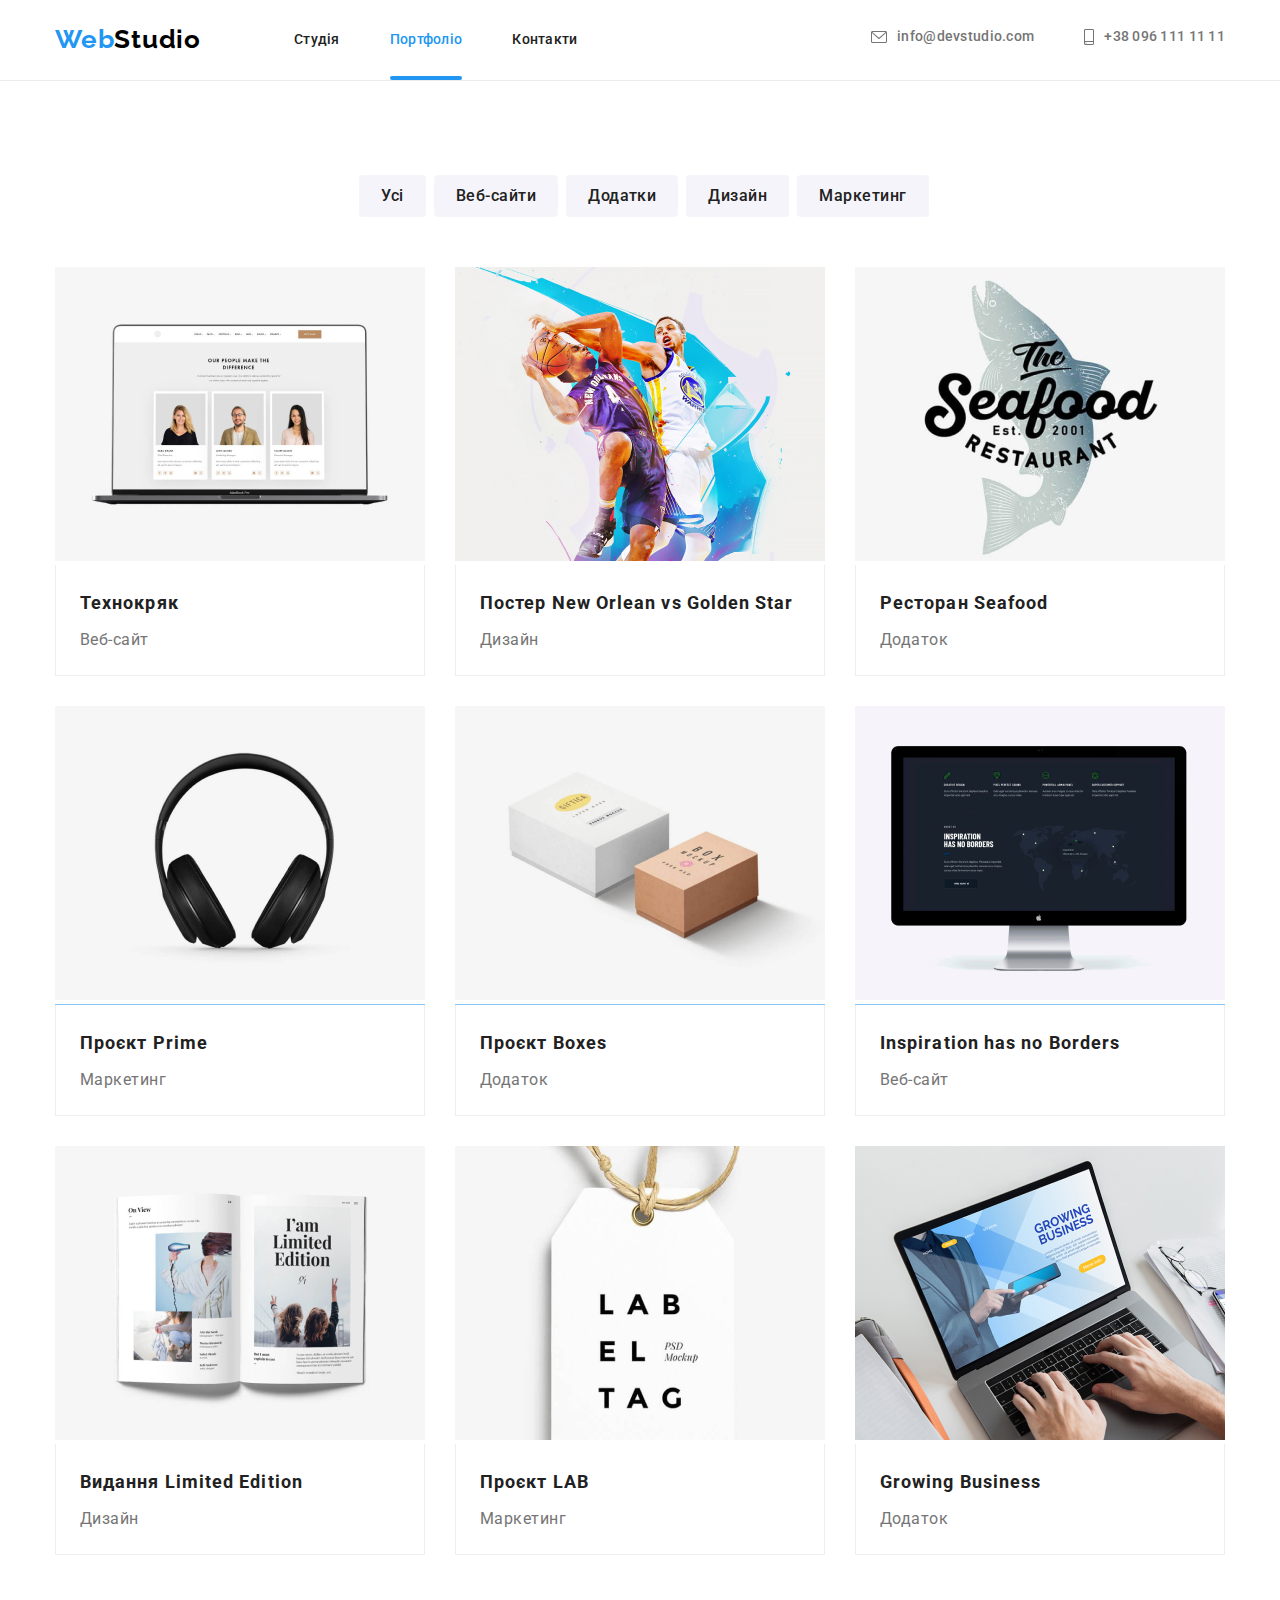
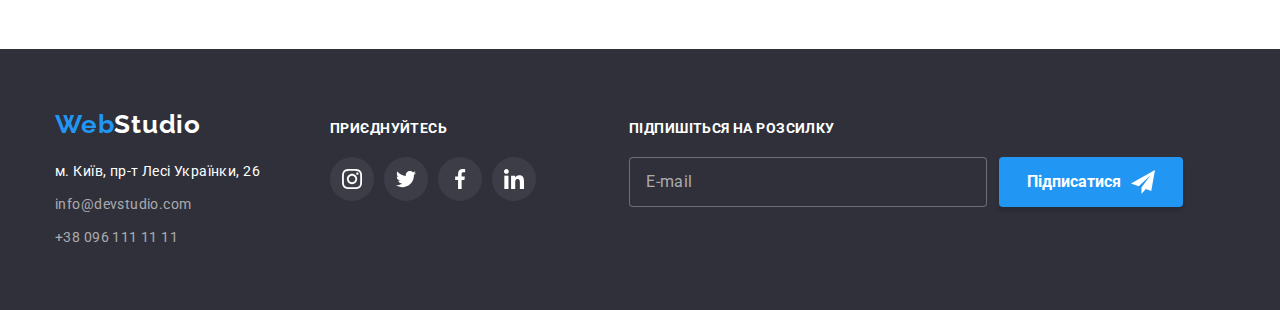
==== portfolio.html @ 7e3d5393 "hw6" ====
<!DOCTYPE html>
<html lang="uk">
<head>
    <meta charset="UTF-8">
    <meta http-equiv="X-UA-Compatible" content="IE=edge">
    <meta name="viewport" content="width=device-width, initial-scale=1.0">
    <link rel="preconnect" href="https://fonts.googleapis.com">
    <link rel="preconnect" href="https://fonts.gstatic.com" crossorigin>
    <link href="https://fonts.googleapis.com/css2?family=Raleway:wght@700&family=Roboto:wght@400;500;700;900&display=swap" rel="stylesheet">
    <link rel="stylesheet" href="https://cdnjs.cloudflare.com/ajax/libs/modern-normalize/1.1.0/modern-normalize.min.css">
    <link rel="stylesheet" href="./css/styles.css">
    <title>Document</title>
</head>
<body>
    <!-- Шапка сайта -->
    <header class="header">
        <div class="container">
            <nav class="header-nav">
                <a class="logo link" href="" aria-label="логотип сайту"><span class="logo-span">Web</span>Studio</a>
                <ul class="header-nav-list list">
                    <li class="header-nav-item"><a class="header-nav-link link" href="./index.html">Студія</a></li>
                    <li class="header-nav-item"><a class="header-nav-link link current" href="./portfolio.html">Портфоліо</a></li>
                    <li class="header-nav-item"><a class="header-nav-link link" href="">Контакти</a></li>
                </ul>
            </nav>
            <ul class="header-contact-list list">
                <li class="header-contact-item"><a class="header-contact-link link" href="mailto:info@devstudio.com">
                    <svg class="header-icon" width="16" height="12" >
                        <use href="./images/icons.svg#mail"></use>
                    </svg>
                    info@devstudio.com</a></li>
                <li class="header-contact-item"><a class="header-contact-link link" href="tel:+380961111111">
                    <svg class="header-icon" width="10" height="16" >
                        <use href="./images/icons.svg#tel"></use>
                    </svg>
                    +38 096 111 11 11</a></li>
            </ul>
        </div>
    </header>
    
    <!-- main -->
    <main>
        <section class="section">
            <div class="container">
                <h1 hidden>Приклади робіт</h1>
                <ul class="portfolio-nav list">
                    <li class="portfolio-nav-item"><button class="portfolio-nav-btn" type="button">Усі</button></li>
                    <li class="portfolio-nav-item"><button class="portfolio-nav-btn" type="button">Веб-сайти</button></li>
                    <li class="portfolio-nav-item"><button class="portfolio-nav-btn" type="button">Додатки</button></li>
                    <li class="portfolio-nav-item"><button class="portfolio-nav-btn" type="button">Дизайн</button></li>
                    <li class="portfolio-nav-item"><button class="portfolio-nav-btn" type="button">Маркетинг</button></li>
                </ul>
                <ul class="portfolio-list list">
                    <li class="portfolio-list-item"><a class="portfolio-list-link link" href="">
                        <div class="portfolio-description">
                            <img src="./images/portfolio1.jpg" alt="Технокряк" width="370">
                            <div class="portfolio-overlay">
                                <p class="portfolio-description-p">Ресурс пропонує комплексні пропозиції з різним рівнем функціоналу та сервісів. Все це дозволить відвідувачу отримати вичерпні відомості про компанію чи приватну особу.</p>
                            </div>
                        </div>
                        <div class="portfolio-list-div">
                            <h2 class="portfolio-list-title">Технокряк</h2> 
                            <p class="portfolio-list-p">Веб-сайт</p>
                        </div>
                    </a></li>
                    <li class="portfolio-list-item"><a class="portfolio-list-link link" href="">
                        <div class="portfolio-description">
                            <img src="./images/portfolio2.jpg" alt="Постер New Orlean vs Golden Star" width="370">
                            <div class="portfolio-overlay">
                                <p class="portfolio-description-p">Ресурс пропонує комплексні пропозиції з різним рівнем функціоналу та сервісів. Все це дозволить відвідувачу отримати вичерпні відомості про компанію чи приватну особу.</p>
                            </div>
                        </div>
                        <div class="portfolio-list-div">
                            <h2 class="portfolio-list-title">Постер New Orlean vs Golden Star</h2> 
                            <p class="portfolio-list-p">Дизайн</p>
                        </div>
                    </a></li>
                    <li class="portfolio-list-item"><a class="portfolio-list-link link" href="">
                        <div class="portfolio-description">
                            <img src="./images/portfolio3.jpg" alt="Ресторан Seafood" width="370">
                            <div class="portfolio-overlay">
                                <p class="portfolio-description-p">Ресурс пропонує комплексні пропозиції з різним рівнем функціоналу та сервісів. Все це дозволить відвідувачу отримати вичерпні відомості про компанію чи приватну особу.</p>
                            </div>
                        </div>
                        <div class="portfolio-list-div">
                            <h2 class="portfolio-list-title">Ресторан Seafood</h2> 
                            <p class="portfolio-list-p">Додаток</p>
                        </div>
                    </a></li>
                    <li class="portfolio-list-item"><a class="portfolio-list-link link" href="">
                        <div class="portfolio-description">
                            <img src="./images/portfolio4.jpg" alt="Проєкт Prime" width="370">
                            <div class="portfolio-overlay">
                                <p class="portfolio-description-p">Ресурс пропонує комплексні пропозиції з різним рівнем функціоналу та сервісів. Все це дозволить відвідувачу отримати вичерпні відомості про компанію чи приватну особу.</p>
                            </div>
                        </div>
                        <div class="portfolio-list-div">
                            <h2 class="portfolio-list-title">Проєкт Prime</h2> 
                            <p class="portfolio-list-p">Маркетинг</p>
                        </div>
                        </a></li>
                    <li class="portfolio-list-item"><a class="portfolio-list-link link" href="">
                        <div class="portfolio-description">
                            <img src="./images/portfolio5.jpg" alt="Проєкт Boxes" width="370">
                            <div class="portfolio-overlay">
                                <p class="portfolio-description-p">Ресурс пропонує комплексні пропозиції з різним рівнем функціоналу та сервісів. Все це дозволить відвідувачу отримати вичерпні відомості про компанію чи приватну особу.</p>
                            </div>
                        </div>
                        <div class="portfolio-list-div">
                            <h2 class="portfolio-list-title">Проєкт Boxes</h2> 
                            <p class="portfolio-list-p">Додаток</p>
                        </div>
                    </a></li>
                    <li class="portfolio-list-item"><a class="portfolio-list-link link" href="">
                        <div class="portfolio-description">
                            <img src="./images/portfolio6.jpg" alt="Inspiration has no Borders" width="370">
                            <div class="portfolio-overlay">
                                <p class="portfolio-description-p">Ресурс пропонує комплексні пропозиції з різним рівнем функціоналу та сервісів. Все це дозволить відвідувачу отримати вичерпні відомості про компанію чи приватну особу.</p>
                            </div>
                        </div>
                        <div class="portfolio-list-div">
                            <h2 class="portfolio-list-title">Inspiration has no Borders</h2> 
                            <p class="portfolio-list-p">Веб-сайт</p>
                        </div>
                    </a></li>
                    <li class="portfolio-list-item"><a class="portfolio-list-link link" href="">
                        <div class="portfolio-description">
                            <img src="./images/portfolio7.jpg" alt="Видання Limited Edition" width="370">
                            <div class="portfolio-overlay">
                                <p class="portfolio-description-p">Ресурс пропонує комплексні пропозиції з різним рівнем функціоналу та сервісів. Все це дозволить відвідувачу отримати вичерпні відомості про компанію чи приватну особу.</p>
                            </div>
                        </div>
                        <div class="portfolio-list-div">
                            <h2 class="portfolio-list-title">Видання Limited Edition</h2> 
                            <p class="portfolio-list-p">Дизайн</p>
                        </div>
                    </a></li>
                    <li class="portfolio-list-item"><a class="portfolio-list-link link" href="">
                        <div class="portfolio-description">
                            <img src="./images/portfolio8.jpg" alt="Проєкт LAB" width="370">
                            <div class="portfolio-overlay">
                                <p class="portfolio-description-p">Ресурс пропонує комплексні пропозиції з різним рівнем функціоналу та сервісів. Все це дозволить відвідувачу отримати вичерпні відомості про компанію чи приватну особу.</p>
                            </div>
                        </div>
                        <div class="portfolio-list-div">
                            <h2 class="portfolio-list-title">Проєкт LAB</h2> 
                            <p class="portfolio-list-p">Маркетинг</p>
                        </div>
                    </a></li>
                    <li class="portfolio-list-item"><a class="portfolio-list-link link" href="">
                        <div class="portfolio-description">
                            <img src="./images/portfolio9.jpg" alt="Growing Business" width="370">
                            <div class="portfolio-overlay">
                                <p class="portfolio-description-p">Ресурс пропонує комплексні пропозиції з різним рівнем функціоналу та сервісів. Все це дозволить відвідувачу отримати вичерпні відомості про компанію чи приватну особу.</p>
                            </div>
                        </div>
                        <div class="portfolio-list-div">
                            <h2 class="portfolio-list-title">Growing Business</h2> 
                            <p class="portfolio-list-p">Додаток</p>
                        </div>
                    </a></li>
                </ul>
            </div>
        </section>
    
    </main>

        <!-- Футер -->
        <footer class="footer">
            <div class="container">
                <div class="footer-flex">
                    <div class="footer-contact-flex">
                        <a class="footer-logo link" href="" aria-label="логотип сайту"><span class="footer-logo-span">Web</span>Studio</a>
                        <address class="footer-contact">
                            <p class="footer-contact-p">м. Київ, пр-т Лесі Українки, 26</p>
                            <ul class="footer-contact-list list">
                                <li class="footer-contact-item""><a class="address-list-link link" href="mailto:info@devstudio.com">info@devstudio.com</a></li>
                                <li class="footer-contact-item""><a class="address-list-link link" href="tel:+380961111111">+38 096 111 11 11</a></li>
                            </ul>
                        </address>
                    </div>
                    <div class="footer-join-flex">
                        <p class="footer-join-p">приєднуйтесь</p>
                        <ul class="footer-join-list list">
                            <li class="footer-join-item">
                                <a href="" class="footer-join-link">
                                    <svg class="footer-join-icon" width="20" height="20">
                                        <use href="./images/icons.svg#icon-instagram"></use>
                                    </svg>
                                </a>
                            </li>
                            <li class="footer-join-item">
                                <a href="" class="footer-join-link">
                                    <svg class="footer-join-icon" width="20" height="20">
                                        <use href="./images/icons.svg#icon-twitter"></use>
                                    </svg>
                                </a>
                            </li>
                            <li class="footer-join-item">
                                <a href="" class="footer-join-link">
                                    <svg class="footer-join-icon" width="20" height="20">
                                        <use href="./images/icons.svg#icon-facebook"></use>
                                    </svg>
                                </a>
                            </li>
                            <li class="footer-join-item">
                                <a href="" class="footer-join-link">
                                    <svg class="footer-join-icon" width="20" height="20">
                                        <use href="./images/icons.svg#icon-linkedin"></use>
                                    </svg>
                                </a>
                            </li>
                        </ul>
                    </div>
                    <div class="footer-submit">
                        <p class="footer-submit-text">Підпишіться на розсилку</p>
                        <div class="footer-submit-form">
                            <label for="submit-mail" class="footer-submit-label"></label>
                            <input name="submit-mail" type="email" class="footer-submit-input" id="submit-mail" placeholder="E-mail">
                            <button class="footer-submit-btn" type="submit">Підписатися</button>
                        </div>
                    </div>
                </div>
            </div>
        </footer>
</body>
</html>
---- css/styles.css ----
:root {
  --primary-text-color: #757575;
  --title-text-color: #212121;
  --accent-color: #2196f3;
  --hero-background-color: #2f303a;
  --white-text-color: #ffffff;
  --team-background-color: #f5f4fa;
}
body {
  font-family: "Roboto", sans-serif;
  color: var(--title-text-color);
}
/* прибираємо точки списків */
.list {
  padding: 0;
  margin: 0;
  list-style: none;
}
/* скидаємо margin */
h1,
h2,
h3,
h4,
h5,
h6,
p,
ul {
  margin: 0;
  padding: 0;
}

/* прибираємо підкреслення посилань */
.link {
  text-decoration: none;
}
.section {
  padding-top: 94px;
  padding-bottom: 94px;
}
/* разметка контейнеров */
.container {
  width: 1200px;
  margin: 0 auto;
  padding-left: 15px;
  padding-right: 15px;
}
/* ========= Шапка сайта ========= */
.header {
  padding-top: 24px;
  padding-bottom: 25px;
  border-bottom: 1px solid #ececec;

  background-color: #ffffff;
}
/* flex i вирiвняти елементи меню по центру */
.header .container,
.header-nav {
  display: flex;
  align-items: center;
}
.logo {
  font-family: "Raleway", sans-serif;
  font-weight: 700;
  font-size: 26px;
  line-height: 1.19;
  letter-spacing: 0.03em;
  color: #000000;
}
.logo-span {
  color: var(--accent-color);
}
.header-nav-list {
  display: flex;
  margin-left: 93px;
}
.header-nav-item:not(:last-child) {
  margin-right: 50px;
}
.header-nav-link {
  position: relative;
  font-weight: 500;
  font-size: 14px;
  line-height: 1.14;
  letter-spacing: 0.02em;
  color: var(--title-text-color);

  transition: color 250ms cubic-bezier(0.4, 0, 0.2, 1);
}
.header-nav-link.current::after {
  position: absolute;
  display: block;
  content: "";
  width: 100%;
  height: 4px;
  border-radius: 2px;
  bottom: -33px;
  background-color: var(--accent-color);
}
.header-contact-list {
  display: flex;
  margin-left: auto;
}
/* margin-right: 50px для всiх крiм останого елемента меню */
.header-contact-item:not(:last-child) {
  margin-right: 50px;
}
.header-contact-link {
  display: inline-flex;
  align-items: center;

  font-weight: 500;
  font-size: 14px;
  line-height: 1.14;
  letter-spacing: 0.02em;
  color: var(--primary-text-color);

  transition: color 250ms cubic-bezier(0.4, 0, 0.2, 1);
}

.header-icon {
  margin-right: 10px;
  fill: currentColor;
}
.header-nav-link:hover,
.header-nav-link:focus,
.header-contact-link:hover,
.header-contact-link:focus {
  color: var(--accent-color);
}
.header-nav-link.current {
  color: var(--accent-color);
}
/* ========= main index.html ========= */
.hero {
  padding-top: 200px;
  padding-bottom: 200px;
  max-width: 1600px;
  max-height: 600px;
  margin-left: auto;
  margin-right: auto;
  background-color: rgba(47, 48, 58, 0.4);
  background-image: linear-gradient(
      rgba(47, 48, 58, 0.4),
      rgba(47, 48, 58, 0.4)
    ),
    url("../images/cover.jpg");
  background-repeat: no-repeat;
  background-position: center;
  background-size: cover;
  text-align: center;
}
.hero-title {
  margin-bottom: 30px;

  font-weight: 900;
  font-size: 44px;
  line-height: 1.36;
  letter-spacing: 0.06em;
  text-transform: uppercase;
  color: var(--white-text-color);
}
.hero-button {
  display: inline-block;
  padding: 10px 32px;
  box-shadow: 0px 4px 4px rgba(0, 0, 0, 0.15);
  border: 0;
  border-radius: 4px;
  min-width: 216px;

  font-weight: 700;
  font-size: 16px;
  line-height: 1.88;
  align-items: center;
  text-align: center;
  letter-spacing: 0.06em;
  background-color: var(--accent-color);
  color: var(--white-text-color);
  cursor: pointer;
}

/* ========= Переваги ========= */
.features {
  padding-bottom: 0;
}
.features-list {
  display: flex;
}
.features-list-item:not(:last-child) {
  margin-right: 30px;
}
.features-list-item {
  min-width: 270px;
}
.features-icon-fon {
  display: flex;
  width: 270px;
  height: 120px;
  align-items: center;
  justify-content: center;
  background-color: var(--team-background-color);
}
.features-icon {
}
.features-list-title {
  margin-top: 30px;
  margin-bottom: 10px;

  font-weight: 700;
  font-size: 14px;
  line-height: 1.14;
  letter-spacing: 0.03em;
  text-transform: uppercase;
  color: var(--title-text-color);
}
.features-list-p {
  font-size: 14px;
  line-height: 1.71;
  letter-spacing: 0.03em;
  color: var(--primary-text-color);
}
/* ========= Чим ми займаємося ========= */
.work-title {
  margin-bottom: 50px;
  text-align: center;

  font-weight: 700;
  font-size: 36px;
  line-height: 1.17;
  text-align: center;
  letter-spacing: 0.03em;
  color: var(--title-text-color);
}
.work-list {
  display: flex;
}
.work-list-item:not(:last-child) {
  margin-right: 30px;
}
.work-list-item {
  position: relative;
}
.work-list-link {
}
.work-list-p {
  width: 100%;
  position: absolute;
  bottom: 0;
  left: 0;

  padding: 27px 0;

  font-weight: 700;
  font-size: 14px;
  line-height: 1.14;
  text-align: center;
  letter-spacing: 0.03em;
  text-transform: uppercase;

  color: #ffffff;
  background-color: rgba(47, 48, 58, 0.8);
}
/* ========= Команда ========= */
.team {
  background-color: var(--team-background-color);
  text-align: center;
}
.team-title {
  margin-bottom: 50px;

  font-weight: 700;
  font-size: 36px;
  line-height: 1.17;
  text-align: center;
  letter-spacing: 0.03em;
  color: var(--title-text-color);
}
.team-list {
  display: flex;
}
.team-list-item {
  box-shadow: 0px 1px 3px rgba(0, 0, 0, 0.12), 0px 1px 1px rgba(0, 0, 0, 0.14),
    0px 2px 1px rgba(0, 0, 0, 0.2);
  border-radius: 0px 0px 4px 4px;
  background-color: #ffffff;
}
.team-list-div {
  padding-top: 30px;
  padding-bottom: 30px;
}
.team-list-item > img {
  display: block;
  max-width: 100%;
}
.team-list-item:not(:last-child) {
  margin-right: 30px;
}
.team-list-title {
  margin-bottom: 10px;

  font-weight: 500;
  font-size: 16px;
  line-height: 1.19;
  text-align: center;
  letter-spacing: 0.03em;
  color: var(--title-text-color);
}
.team-list-p {
  font-size: 16px;
  line-height: 1.19;
  text-align: center;
  letter-spacing: 0.03em;
  color: var(--primary-text-color);
}
.team-social-list {
  display: flex;
  padding: 0 32px;
  margin-top: 16px;
  justify-content: space-between;
  align-items: center;
}
.team-social-item {
  width: 44px;
  height: 44px;
}
.team-social-link {
  display: flex;
  justify-content: center;
  align-items: center;
  border-radius: 50%;
  width: 100%;
  height: 100%;
  background-color: #ffffff;
  transition: background-color 250ms cubic-bezier(0.4, 0, 0.2, 1);
}
.team-social-icon {
  fill: #afb1b8;
  transition: fill 250ms cubic-bezier(0.4, 0, 0.2, 1);
}
.team-social-link:hover .team-social-icon,
.team-social-link:focus .team-social-icon {
  fill: #ffffff;
}
.team-social-link:hover,
.team-social-link:focus {
  background-color: var(--accent-color);
}
/* ========= Клієнти ========= */
.client {
}
.client-title {
  margin-bottom: 50px;

  font-weight: 700;
  font-size: 36px;
  line-height: 1.17;
  text-align: center;
  letter-spacing: 0.03em;
}
.client-list {
  display: flex;
  padding: 0;
  margin: 0;
  justify-content: space-between;
  align-items: center;
}
.client-item {
  width: 170px;
  height: 92px;
}
.client-item:not(:last-child) {
  margin-right: 30px;
}
.client-link {
  display: flex;
  padding: 16px 32px;
  width: 100%;
  height: 100%;
  border: 1px solid #afb1b8;
  border-radius: 2%;
  background-color: #ffffff;
  transition: border-color 250ms cubic-bezier(0.4, 0, 0.2, 1);
}
.client-link:hover,
.client-link:focus {
  border-color: var(--accent-color);
}
.client-icon {
  fill: #afb1b8;
  transition: fill 250ms cubic-bezier(0.4, 0, 0.2, 1);
}
.client-link:hover .client-icon,
.client-link:focus .client-icon {
  fill: var(--accent-color);
}
/* ========= Футер ========= */
.footer {
  padding-top: 60px;
  padding-bottom: 60px;

  background-color: var(--hero-background-color);
}
.footer-flex {
  display: flex;
  align-items: baseline;
}
.footer-contact-flex {
}
.footer-logo {
  display: inline-block;
  margin-bottom: 20px;

  font-family: "Raleway", sans-serif;
  font-weight: 700;
  font-size: 26px;
  line-height: 1.19;
  letter-spacing: 0.03em;
  color: var(--white-text-color);
}
.footer-logo-span {
  color: var(--accent-color);
}
.footer-contact {
  font-style: normal;
}
.footer-contact-p {
  font-size: 14px;
  line-height: 1.71;
  letter-spacing: 0.03em;
  color: var(--white-text-color);
}
.footer-contact-list {
}
.footer-contact-item {
  margin-top: 9px;
}
.address-list-link {
  font-size: 14px;
  line-height: 1.71;
  letter-spacing: 0.03em;
  color: rgba(255, 255, 255, 0.6);
  transition: color 250ms cubic-bezier(0.4, 0, 0.2, 1);
}

.address-list-link:hover,
.address-list-link:focus {
  color: var(--accent-color);
}
.footer-join-flex {
  margin-left: 70px;
  width: 206px;
}
.footer-join-p {
  margin-bottom: 20px;

  font-weight: 700;
  font-size: 14px;
  line-height: 1.14;
  letter-spacing: 0.03em;
  text-transform: uppercase;
  color: #ffffff;
}
.footer-join-list {
  display: flex;
  justify-content: space-between;
  align-items: center;
}
.footer-join-item {
  width: 44px;
  height: 44px;
}
.footer-join-item:not(:last-child) {
  margin-right: 10px;
}
.footer-join-link {
  display: flex;
  justify-content: center;
  align-items: center;
  border-radius: 50%;
  width: 100%;
  height: 100%;
  background-color: #ffffff10;
  transition: background-color 250ms cubic-bezier(0.4, 0, 0.2, 1);
}
.footer-join-link:hover,
.footer-join-link:focus {
  background-color: var(--accent-color);
}
.footer-join-icon {
  fill: #ffffff;
}
.footer-submit {
  margin-left: 93px;
}
.footer-submit-text {
  margin-bottom: 20px;

  font-weight: 700;
  font-size: 14px;
  line-height: 1.14;
  letter-spacing: 0.03em;
  text-transform: uppercase;

  color: #ffffff;
}
.footer-submit-form {
  display: flex;
}
.footer-submit-label {
}
.footer-submit-input {
  width: 358px;
  margin: 0;
  padding: 15px 16px;

  border: 1px solid rgba(255, 255, 255, 0.3);
  border-radius: 4px;
  background-color: var(--hero-background-color);
  color: var(--white-text-color);
}
.footer-submit-input::placeholder {
  font-size: 16px;
  line-height: 1.25;
  letter-spacing: 0.03em;

  color: rgba(255, 255, 255, 0.6);
}
.footer-submit-btn {
  display: inline-flex;
  align-items: center;
  justify-content: center;

  border: none;
  margin: 0;
  padding: 10px 28px;
  border-radius: 4px;
  background-color: var(--accent-color);
  box-shadow: 0px 4px 4px rgba(0, 0, 0, 0.15);
  font-weight: 700;
  font-size: 16px;
  line-height: 1.88;
  color: #ffffff;
  margin-left: 12px;
  cursor: pointer;
}
.footer-submit-btn::after {
  content: "";
  display: inline-block;
  width: 24px;
  height: 24px;
  margin-left: 10px;
  background-image: url(../images/send.svg);
}
/* ========= portfolio ========= */
.portfolio-nav {
  display: flex;
  justify-content: center;
}
.portfolio-nav-item {
  margin-bottom: 50px;
  margin-left: 8px;
}
.portfolio-nav-btn {
  padding: 6px 22px;
  border: 0px;
  border-radius: 4px;

  font-weight: 500;
  font-size: 16px;
  line-height: 1.86;
  text-align: center;
  letter-spacing: 0.03em;
  color: var(--title-text-color);
  background-color: var(--team-background-color);
  cursor: pointer;

  transition: background-color 250ms cubic-bezier(0.4, 0, 0.2, 1),
    color 250ms cubic-bezier(0.4, 0, 0.2, 1),
    box-shadow 250ms cubic-bezier(0.4, 0, 0.2, 1);
}
.portfolio-nav-btn:hover,
.portfolio-nav-btn:focus {
  color: var(--white-text-color);
  background-color: var(--accent-color);
  box-shadow: 0px 3px 1px rgba(0, 0, 0, 0.1), 0px 1px 2px rgba(0, 0, 0, 0.08),
    0px 2px 2px rgba(0, 0, 0, 0.12);
}
.portfolio-list {
  display: flex;
  flex-wrap: wrap;
}
/*  width: calc(100% / 3) + 2 вiдступи*/
.portfolio-list-item {
  width: calc((100% - 60) / 3);
  margin-right: 30px;
  margin-bottom: 30px;

  background: #ffffff;
}
.portfolio-list-item > img {
  display: block;
  min-width: 100%;
}
/* нижнiм трьом елементам margin-bottom: 0 */
.portfolio-list-item:nth-last-child(-n + 3) {
  margin-bottom: 0;
}
/* кожному третьому елементу margin-right: 0 */
.portfolio-list-item:nth-child(3n) {
  margin-right: 0;
}
.portfolio-list-link {
  display: block;
  transition: box-shadow 250ms cubic-bezier(0.4, 0, 0.2, 1);
}
.portfolio-list-link:hover,
.portfolio-list-link:focus {
  box-shadow: 0px 1px 1px rgba(0, 0, 0, 0.12), 0px 4px 4px rgba(0, 0, 0, 0.06),
    1px 4px 6px rgba(0, 0, 0, 0.16);
}
.portfolio-description {
  position: relative;
  overflow: hidden;
}
.portfolio-overlay {
  position: absolute;
  display: inline-block;
  content: "";
  width: 100%;
  height: 100%;
  top: 0;
  left: 0;
  background-color: rgba(33, 150, 243, 0.9);
  transform: translateY(100%);
  transition: transform 250ms cubic-bezier(0.4, 0, 0.2, 1);
}
.portfolio-list-item:hover .portfolio-overlay {
  transform: translateY(0);
}

.portfolio-description-p {
  position: absolute;
  top: 0;
  left: 0;

  padding: 63px 24px;

  font-size: 18px;
  line-height: 1.56;
  letter-spacing: 0.03em;
  color: #ffffff;
}
.portfolio-list-div {
  padding: 20px 24px;
  border-right: 1px solid #eeeeee;
  border-left: 1px solid #eeeeee;
  border-bottom: 1px solid #eeeeee;
}
.portfolio-list-title {
  margin-bottom: 4px;

  font-weight: 700;
  font-size: 18px;
  line-height: 2;
  letter-spacing: 0.06em;
  color: var(--title-text-color);
}
.portfolio-list-p {
  font-size: 16px;
  line-height: 1.88;
  letter-spacing: 0.03em;
  color: var(--primary-text-color);
}

/* ========= modal ========= */
.backdrop {
  position: fixed;
  top: 0;
  left: 0;
  width: 100vw;
  height: 100vh;
  display: flex;
  justify-content: center;
  align-items: center;

  background-color: rgba(0, 0, 0, 0.2);

  transition: opacity 250ms cubic-bezier(0.4, 0, 0.2, 1),
    visibility 250ms cubic-bezier(0.4, 0, 0.2, 1);
}
.backdrop.is-hidden {
  opacity: 0;
  visibility: hidden;
  pointer-events: none;
}
.backdrop.is-hidden .modal {
  transform: scale(2);
}
.modal {
  position: absolute;
  width: 528px;
  min-height: 581px;

  background-color: #fff;
  transform: scale(1);
  transition: transform 250ms cubic-bezier(0.4, 0, 0.2, 1);

  width: 528px;
  padding: 40px;
}
.close-btn {
  position: absolute;
  display: flex;
  justify-content: center;
  align-items: center;

  right: 8px;
  top: 8px;
  background-color: transparent;
  border-radius: 50%;
  width: 30px;
  height: 30px;
  border: 1px solid rgba(0, 0, 0, 0.1);
  cursor: pointer;
}
.close-btn:hover,
.close-btn:focus {
  fill: var(--accent-color);
  outline: none;
}
.form {
}
.form-title-p {
  font-weight: 700;
  font-size: 20px;
  line-height: 1.15;
  text-align: center;
  letter-spacing: 0.03em;

  color: var(--title-text-color);
}
.top-title {
  margin-top: 12px;
}
.form-field {
  position: relative;
  display: flex;
  flex-direction: column;
  margin-bottom: 10px;
}

.form-label,
.comment-label {
  font-size: 12px;
  line-height: 1.17;
  letter-spacing: 0.01em;

  color: var(--primary-text-color);
  margin-bottom: 4px;
}
.form-input {
  width: 100%;
  padding: 12px 42px;
  border: 1px solid rgba(33, 33, 33, 0.2);
  border-radius: 4px;

  transition: border-color 250ms cubic-bezier(0.4, 0, 0.2, 1);
}
.form-input:hover,
.form-input:focus {
  outline: none;
  border-color: var(--accent-color);
}
.form-input:hover + .input-icon,
.form-input:focus + .input-icon {
  fill: var(--accent-color);
}
.input-icon {
  position: absolute;
  top: 50%;
  left: 12px;
  transform: translateY(25%);
  transition: fill 250ms cubic-bezier(0.4, 0, 0.2, 1);
}
.comment {
  width: 100%;
  height: 100%;
  padding: 12px 16px;
  resize: none;
  border: 1px solid rgba(33, 33, 33, 0.2);
  border-radius: 4px;

  font-size: 12px;
  line-height: 1.17;
  letter-spacing: 0.01em;

  color: rgba(117, 117, 117, 0.5);

  transition: border-color 250ms cubic-bezier(0.4, 0, 0.2, 1);
}
.comment:hover,
.comment:focus {
  outline: none;
  border-color: var(--accent-color);
}
.comment::placeholder {
  font-size: 12px;
  line-height: 1.17;
  letter-spacing: 0.01em;

  color: rgba(117, 117, 117, 0.5);
}
.contact-form-checkbox-wrapper {
  margin-bottom: 30px;
}
.contact-form-checkbox {
  position: absolute;
  width: 1px;
  height: 1px;
  margin: -1px;
  padding: 0;
  border: 0;
  overflow: hidden;
  clip: rect(0 0 0 0);
}
.contact-form-checkbox:checked + .contact-form-checkbox-label::before {
  background-image: url(../images/icon-check.svg);
  background-position: center;
  border: 0;
}
.contact-form-checkbox:focus + .contact-form-checkbox-label::before {
}
.contact-form-checkbox-label {
  display: flex;
  font-size: 14px;
  align-items: center;
  line-height: 1.71;
  letter-spacing: 0.03em;

  color: var(--primary-text-color);
}
.contact-form-checkbox-label::before {
  display: inline-block;
  content: "";
  width: 16px;
  height: 15px;
  border: 2px solid #212121;
  border-radius: 2px;
  margin-right: 8px;
  cursor: pointer;
}
.contact-form-checkbox-a {
  color: var(--accent-color);
}
.contact-form-submit-btn {
  display: flex;
  align-items: center;
  justify-content: center;

  margin: 0 auto;
  padding: 10px 52px;

  border: 0;
  border-radius: 4px;
  text-align: center;
  text-decoration: none;

  font-weight: 700;
  font-size: 16px;
  line-height: 1.88;
  letter-spacing: 0.06em;
  color: var(--white-text-color);
  background-color: var(--accent-color);
  box-shadow: 0px 4px 4px rgba(0, 0, 0, 0.15);

  cursor: pointer;

  transition: background-color 250ms cubic-bezier(0.4, 0, 0.2, 1);
}
.contact-form-submit-btn:hover,
.contact-form-submit-btn:focus {
  background-color: #188ce8;
  outline: none;
}
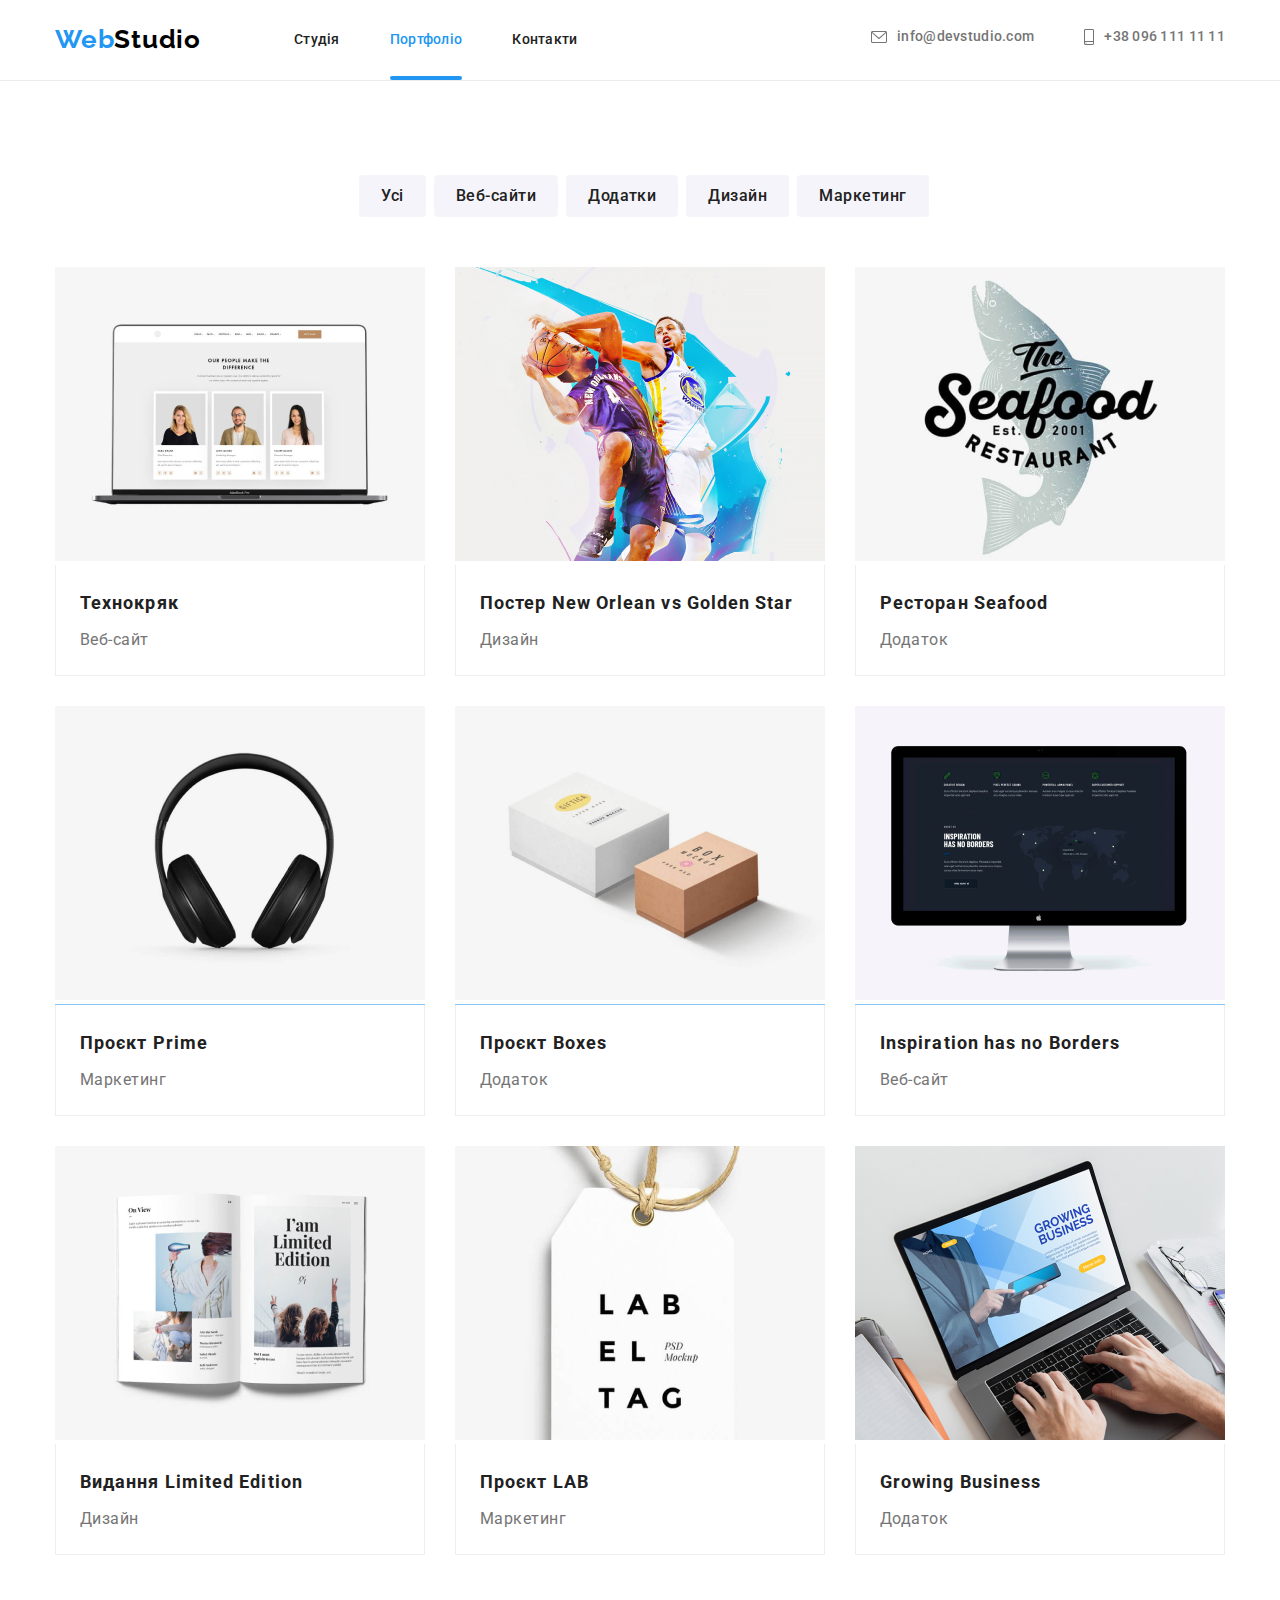
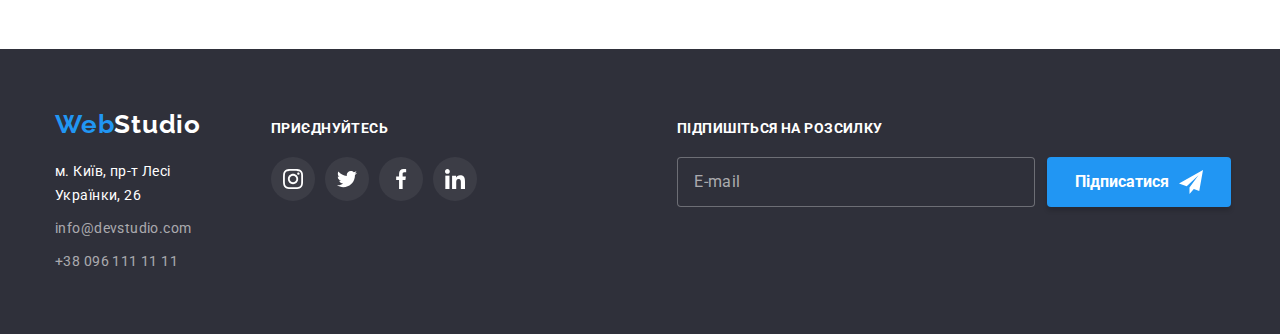
==== commit f24ce095: "Update" ====
--- a/portfolio.html
+++ b/portfolio.html
@@ -165,63 +165,62 @@
     
     </main>
 
-        <!-- Футер -->
-        <footer class="footer">
-            <div class="container">
-                <div class="footer-flex">
-                    <div class="footer-contact-flex">
-                        <a class="footer-logo link" href="" aria-label="логотип сайту"><span class="footer-logo-span">Web</span>Studio</a>
-                        <address class="footer-contact">
-                            <p class="footer-contact-p">м. Київ, пр-т Лесі Українки, 26</p>
-                            <ul class="footer-contact-list list">
-                                <li class="footer-contact-item""><a class="address-list-link link" href="mailto:info@devstudio.com">info@devstudio.com</a></li>
-                                <li class="footer-contact-item""><a class="address-list-link link" href="tel:+380961111111">+38 096 111 11 11</a></li>
-                            </ul>
-                        </address>
-                    </div>
-                    <div class="footer-join-flex">
-                        <p class="footer-join-p">приєднуйтесь</p>
-                        <ul class="footer-join-list list">
-                            <li class="footer-join-item">
-                                <a href="" class="footer-join-link">
-                                    <svg class="footer-join-icon" width="20" height="20">
-                                        <use href="./images/icons.svg#icon-instagram"></use>
-                                    </svg>
-                                </a>
-                            </li>
-                            <li class="footer-join-item">
-                                <a href="" class="footer-join-link">
-                                    <svg class="footer-join-icon" width="20" height="20">
-                                        <use href="./images/icons.svg#icon-twitter"></use>
-                                    </svg>
-                                </a>
-                            </li>
-                            <li class="footer-join-item">
-                                <a href="" class="footer-join-link">
-                                    <svg class="footer-join-icon" width="20" height="20">
-                                        <use href="./images/icons.svg#icon-facebook"></use>
-                                    </svg>
-                                </a>
-                            </li>
-                            <li class="footer-join-item">
-                                <a href="" class="footer-join-link">
-                                    <svg class="footer-join-icon" width="20" height="20">
-                                        <use href="./images/icons.svg#icon-linkedin"></use>
-                                    </svg>
-                                </a>
-                            </li>
+                <!-- Футер -->
+    <footer class="footer">
+        <div class="container">
+            <div class="footer-flex">
+                <div class="footer-contact-flex">
+                    <a class="footer-logo link" href="" aria-label="логотип сайту"><span class="footer-logo-span">Web</span>Studio</a>
+                    <address class="footer-contact">
+                        <p class="footer-contact-p">м. Київ, пр-т Лесі Українки, 26</p>
+                        <ul class="footer-contact-list list">
+                            <li class="footer-contact-item"><a class="address-list-link link" href="mailto:info@devstudio.com">info@devstudio.com</a></li>
+                            <li class="footer-contact-item"><a class="address-list-link link" href="tel:+380961111111">+38 096 111 11 11</a></li>
                         </ul>
-                    </div>
-                    <div class="footer-submit">
-                        <p class="footer-submit-text">Підпишіться на розсилку</p>
-                        <div class="footer-submit-form">
-                            <label for="submit-mail" class="footer-submit-label"></label>
-                            <input name="submit-mail" type="email" class="footer-submit-input" id="submit-mail" placeholder="E-mail">
-                            <button class="footer-submit-btn" type="submit">Підписатися</button>
-                        </div>
-                    </div>
+                    </address>
+                </div>
+                <div class="footer-join-flex">
+                    <p class="footer-join-p">приєднуйтесь</p>
+                    <ul class="footer-join-list list">
+                        <li class="footer-join-item">
+                            <a href="" class="footer-join-link">
+                                <svg class="footer-join-icon" width="20" height="20">
+                                    <use href="./images/icons.svg#icon-instagram"></use>
+                                </svg>
+                            </a>
+                        </li>
+                        <li class="footer-join-item">
+                            <a href="" class="footer-join-link">
+                                <svg class="footer-join-icon" width="20" height="20">
+                                    <use href="./images/icons.svg#icon-twitter"></use>
+                                </svg>
+                            </a>
+                        </li>
+                        <li class="footer-join-item">
+                            <a href="" class="footer-join-link">
+                                <svg class="footer-join-icon" width="20" height="20">
+                                    <use href="./images/icons.svg#icon-facebook"></use>
+                                </svg>
+                            </a>
+                        </li>
+                        <li class="footer-join-item">
+                            <a href="" class="footer-join-link">
+                                <svg class="footer-join-icon" width="20" height="20">
+                                    <use href="./images/icons.svg#icon-linkedin"></use>
+                                </svg>
+                            </a>
+                        </li>
+                    </ul>
+                </div>
+                <div class="footer-submit">
+                    <p class="footer-submit-text">Підпишіться на розсилку</p>
+                    <form class="footer-submit-form">
+                        <input name="submit-mail" type="email" class="footer-submit-input" id="submit-mail" placeholder="E-mail">
+                        <button class="footer-submit-btn" type="submit">Підписатися</button>
+                    </form>
                 </div>
             </div>
-        </footer>
+        </div>
+    </footer>
 </body>
 </html>--- a/css/styles.css
+++ b/css/styles.css
@@ -489,7 +489,7 @@
   fill: #ffffff;
 }
 .footer-submit {
-  margin-left: 93px;
+  margin-left: 200px;
 }
 .footer-submit-text {
   margin-bottom: 20px;
@@ -698,7 +698,7 @@
 .modal {
   position: absolute;
   width: 528px;
-  min-height: 581px;
+  height: 581px;
 
   background-color: #fff;
   transform: scale(1);
@@ -721,6 +721,8 @@
   height: 30px;
   border: 1px solid rgba(0, 0, 0, 0.1);
   cursor: pointer;
+
+  transition: fill 250ms cubic-bezier(0.4, 0, 0.2, 1);
 }
 .close-btn:hover,
 .close-btn:focus {
@@ -745,11 +747,11 @@
   position: relative;
   display: flex;
   flex-direction: column;
-  margin-bottom: 10px;
 }
 
 .form-label,
 .comment-label {
+  margin-top: 10px;
   font-size: 12px;
   line-height: 1.17;
   letter-spacing: 0.01em;
@@ -810,7 +812,9 @@
   color: rgba(117, 117, 117, 0.5);
 }
 .contact-form-checkbox-wrapper {
-  margin-bottom: 30px;
+  display: flex;
+  justify-content: center;
+  margin: 20px auto 30px auto;
 }
 .contact-form-checkbox {
   position: absolute;
